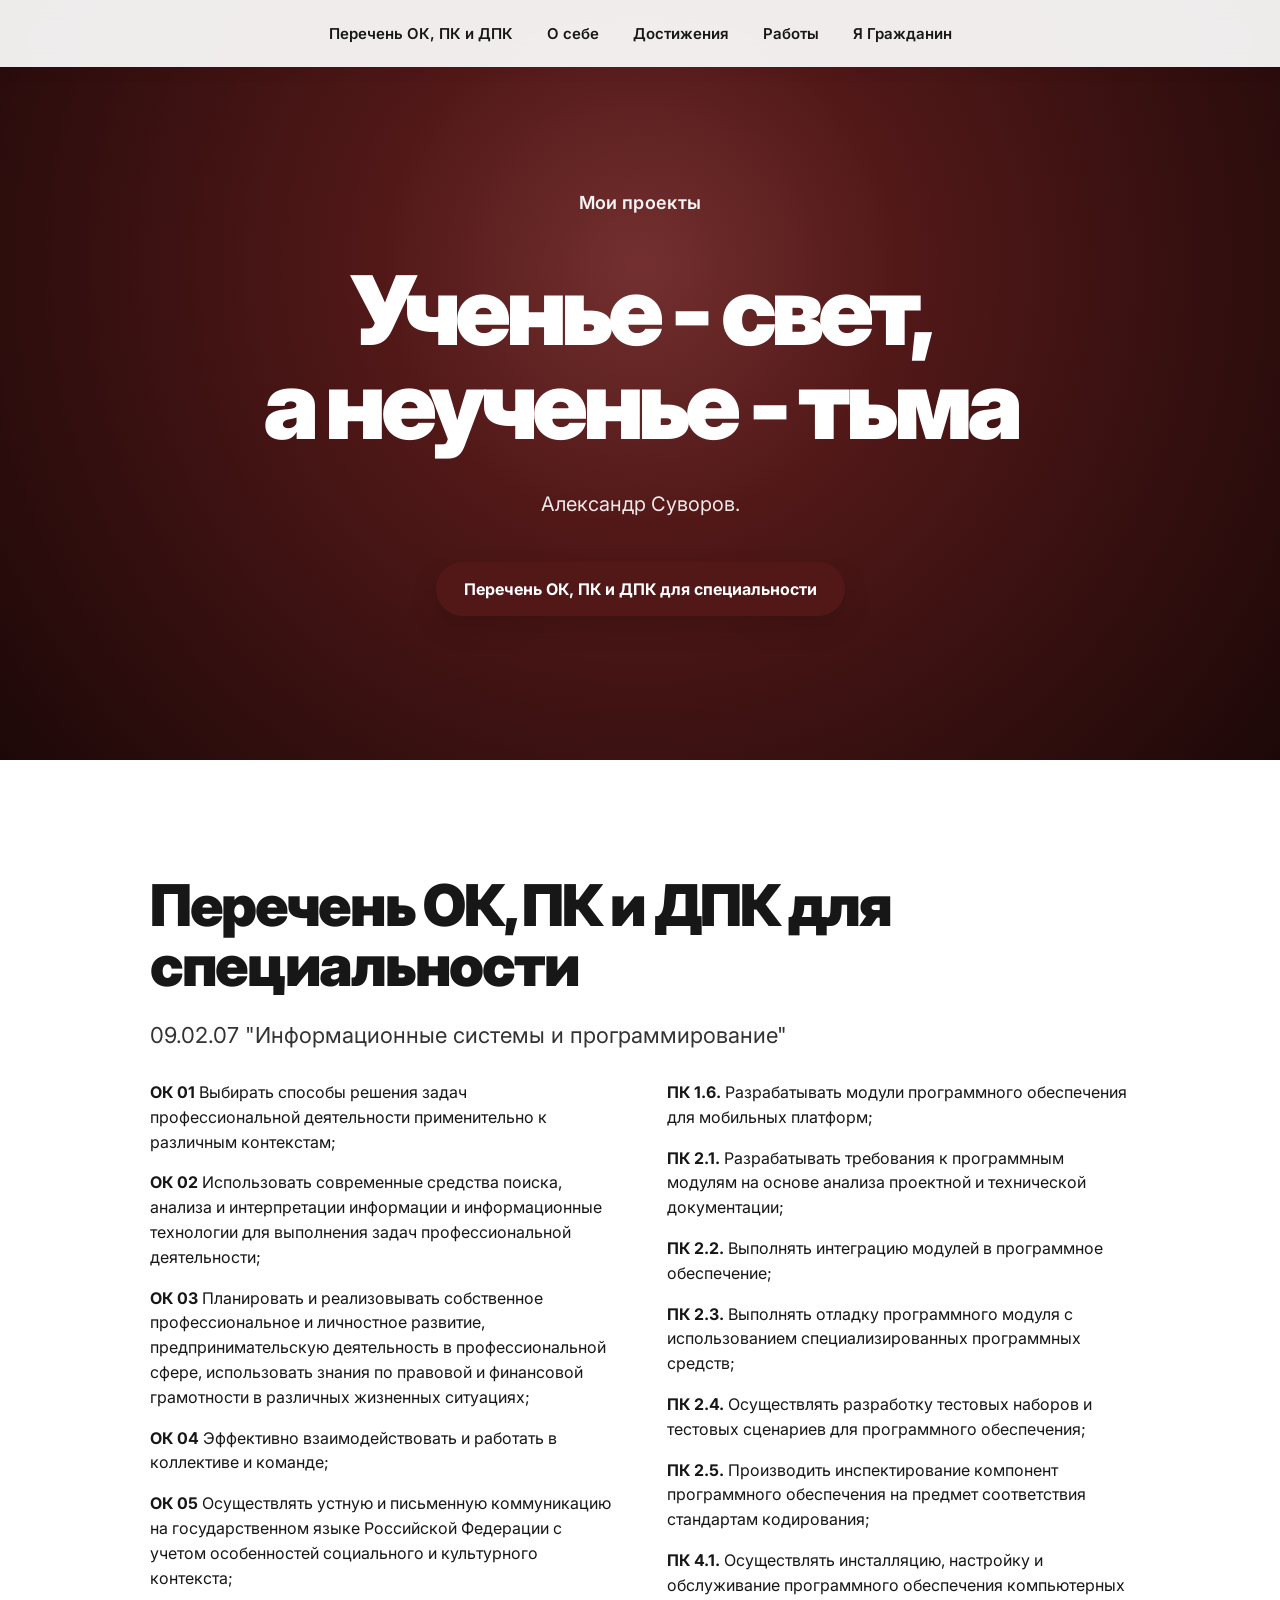
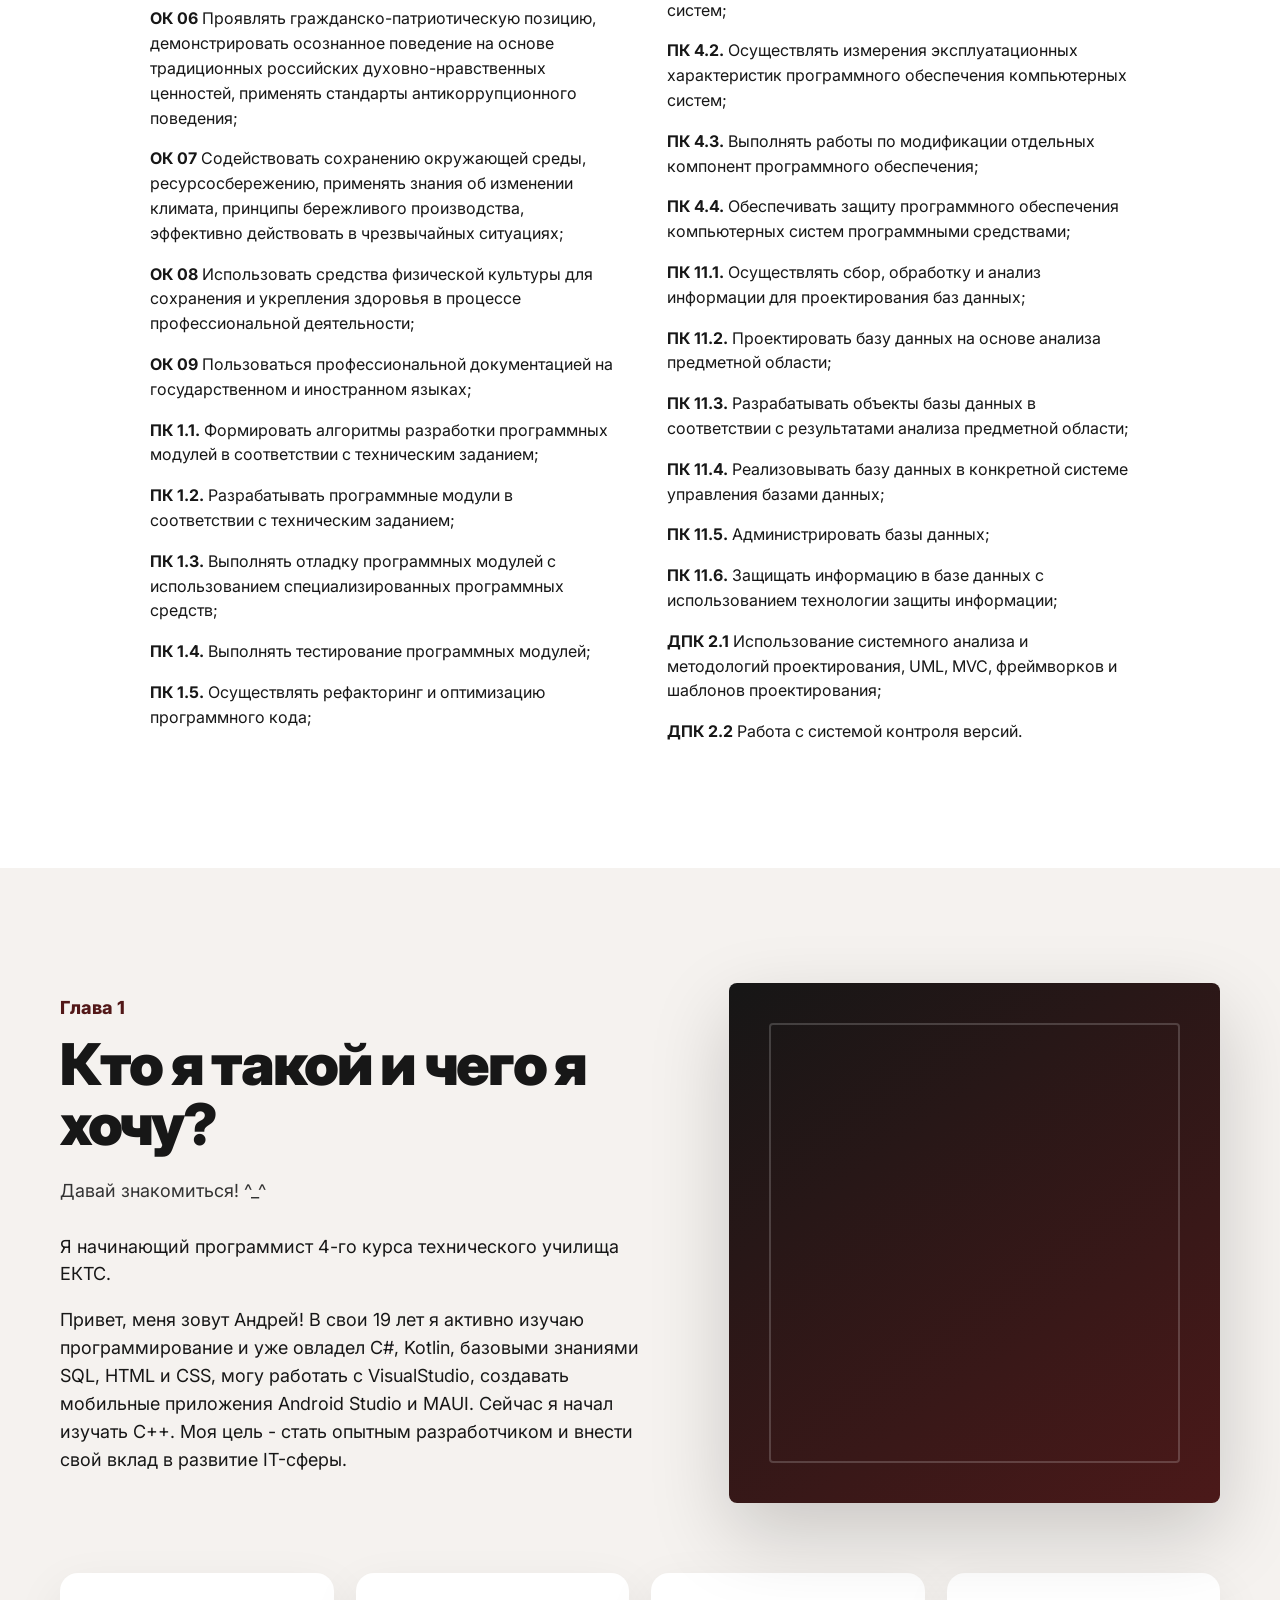
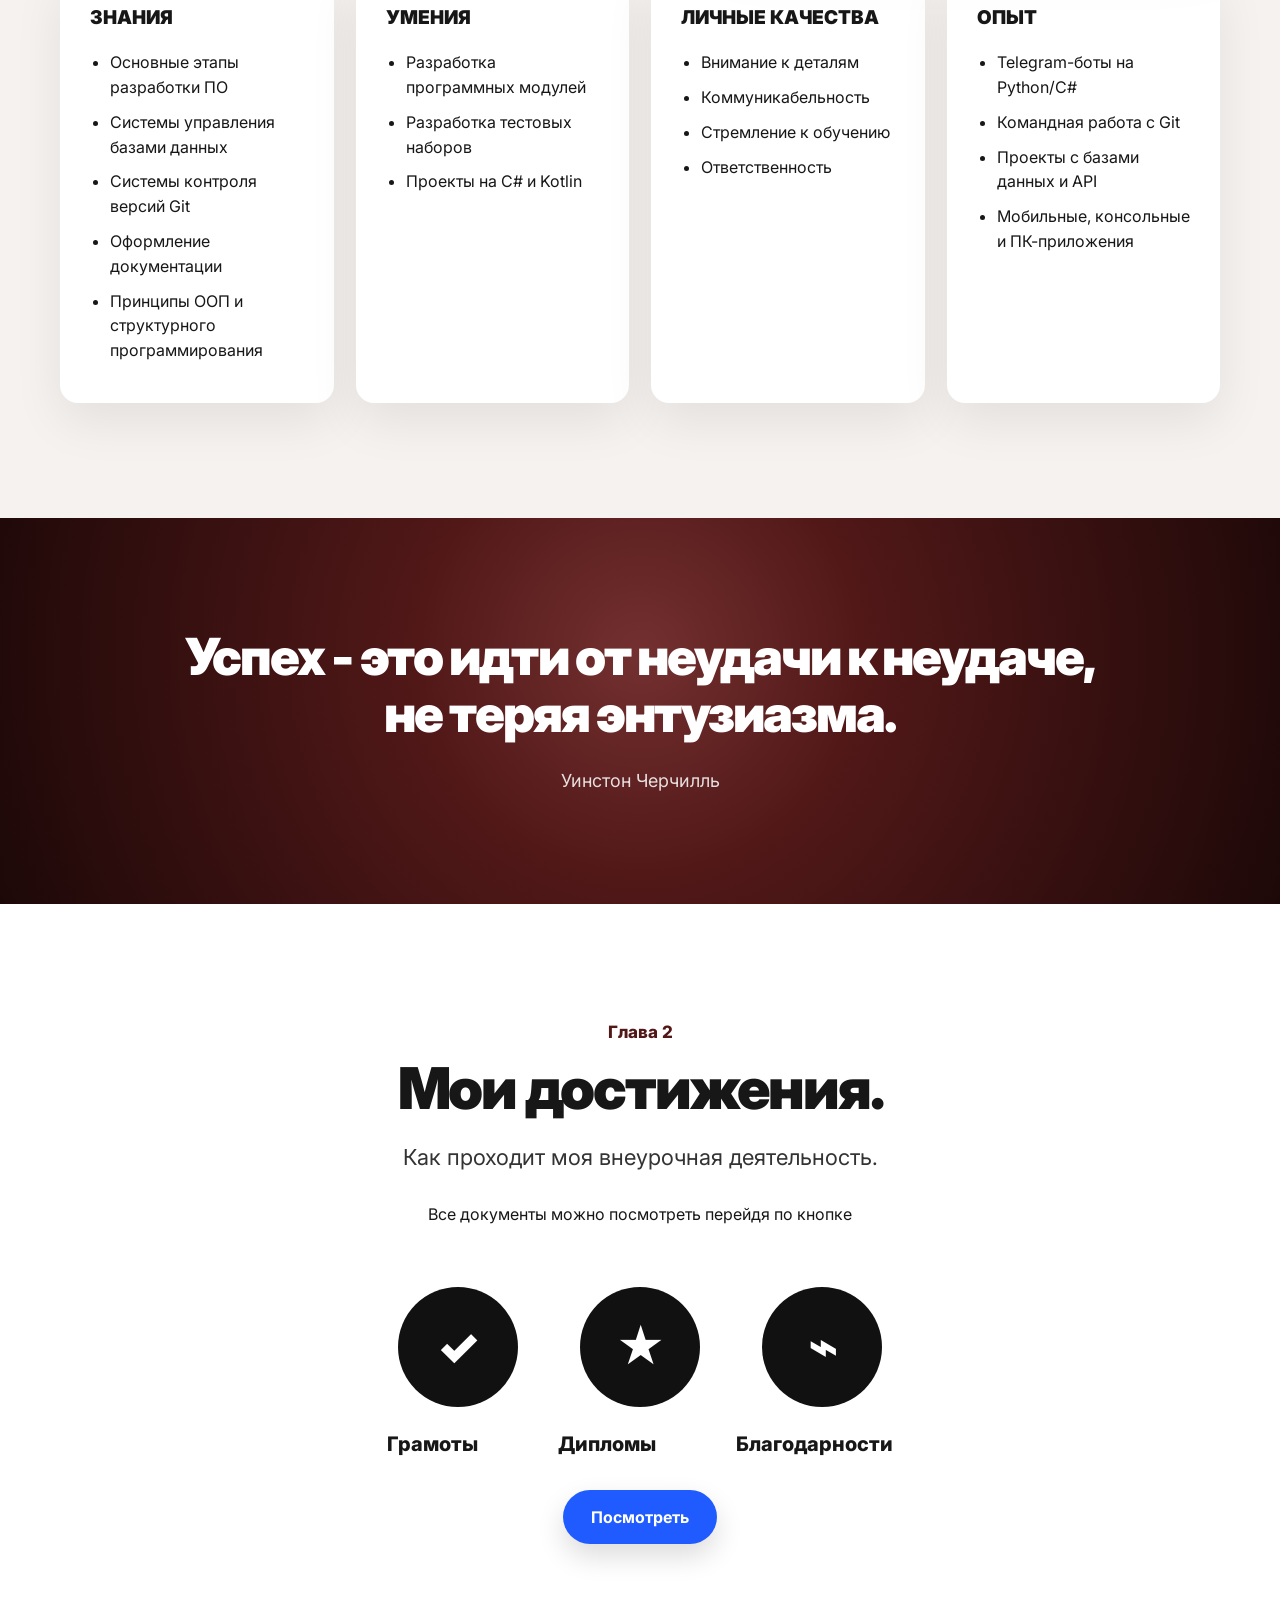
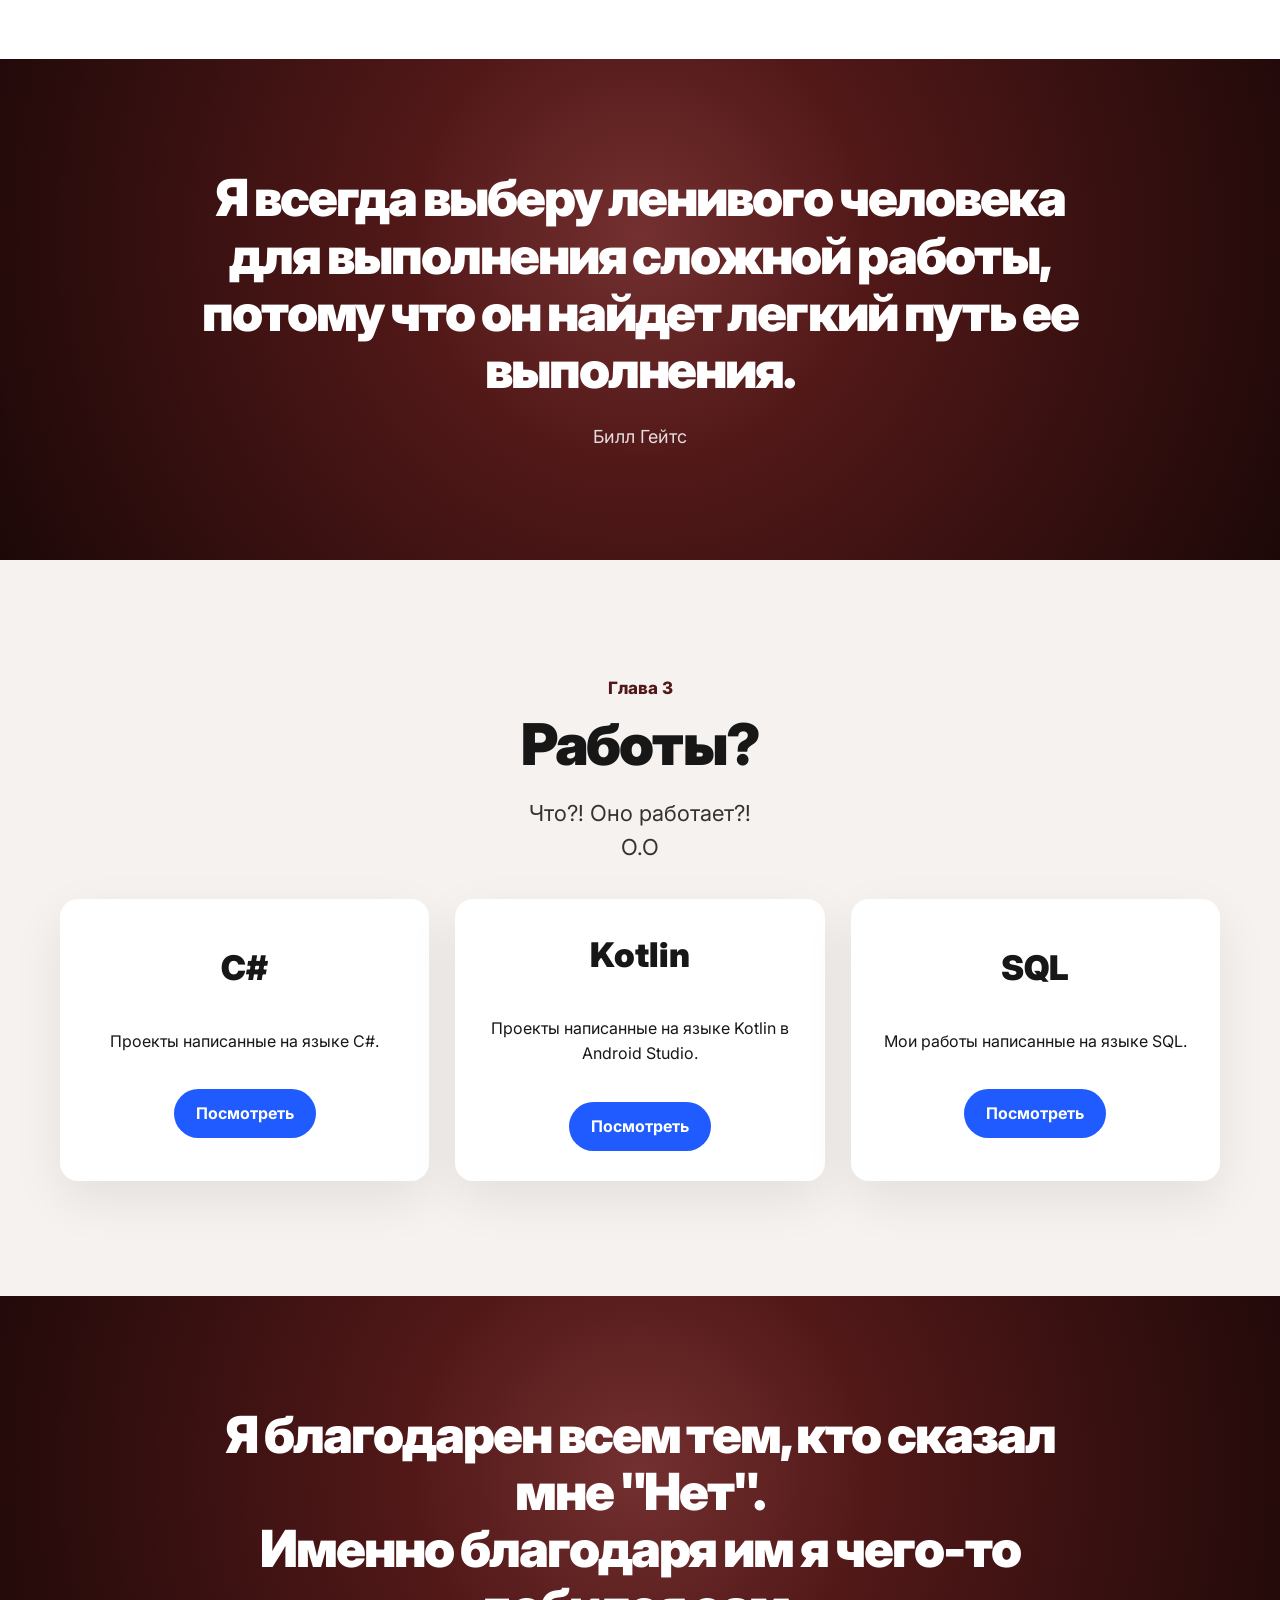
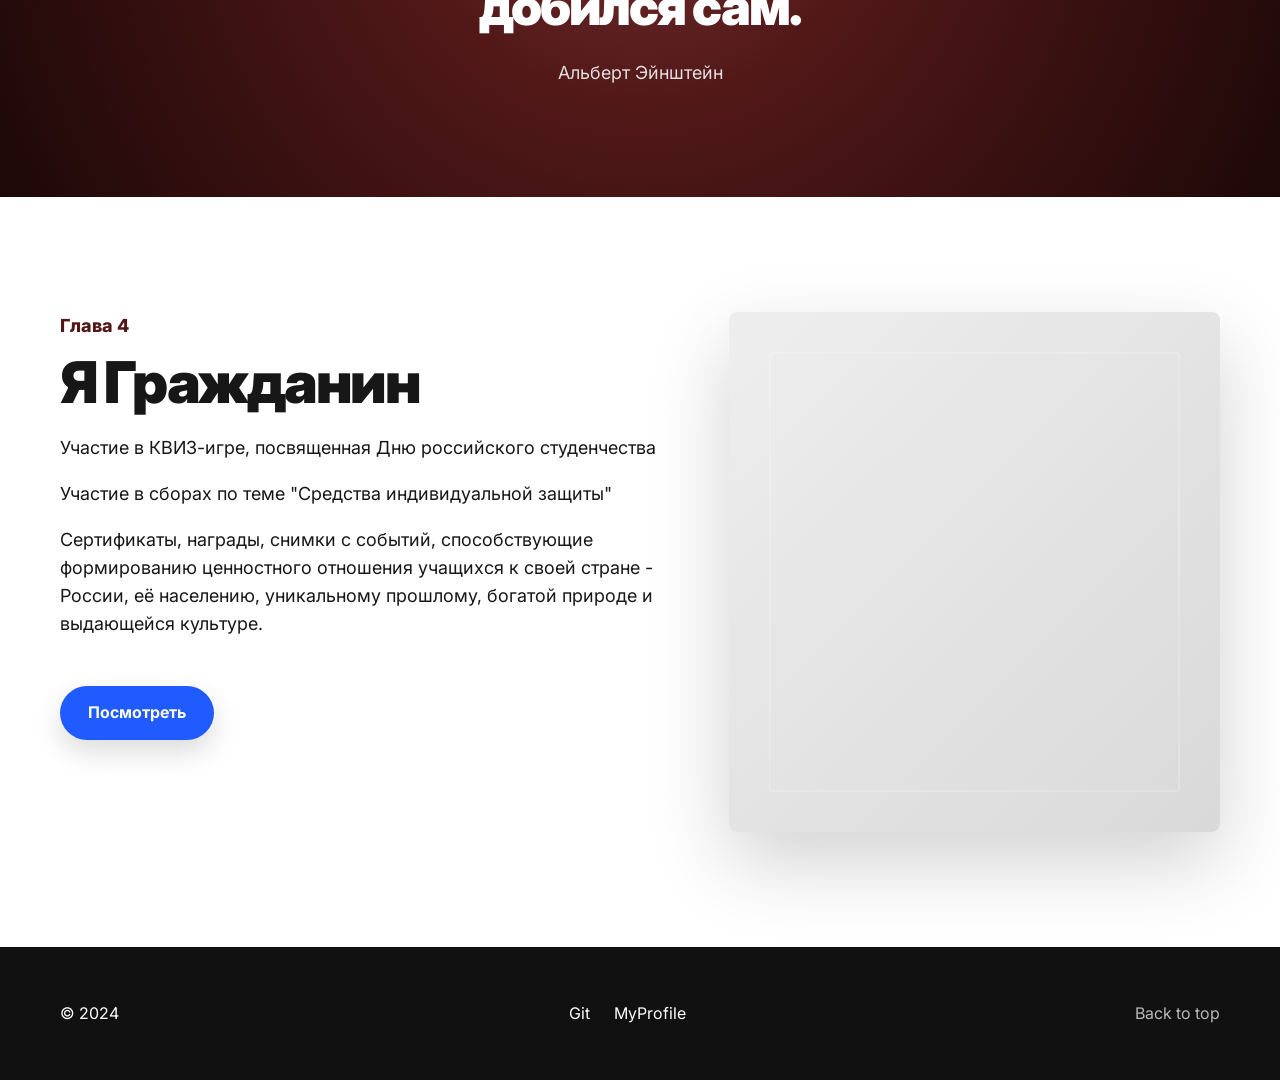
==== index.html @ bac4d7c4 "Add files via upload" ====
<!DOCTYPE html>
<html lang="ru">
<head>
  <meta charset="UTF-8" />
  <meta name="viewport" content="width=device-width, initial-scale=1.0" />
  <title>Портфолио Романов Андрей</title>
  <link rel="preconnect" href="https://fonts.googleapis.com">
  <link rel="preconnect" href="https://fonts.gstatic.com" crossorigin>
  <link href="https://fonts.googleapis.com/css2?family=Inter:wght@400;500;600;700;800;900&display=swap" rel="stylesheet">
  <link rel="stylesheet" href="style.css" />
</head>
<body>
  <header class="topbar" id="top">
    <a href="#competencies">Перечень ОК, ПК и ДПК</a>
    <a href="#about">О себе</a>
    <a href="#achievements">Достижения</a>
    <a href="#works">Работы</a>
    <a href="#citizen">Я Гражданин</a>
  </header>

  <main>
    <section class="hero section dark-section">
      <div class="container hero-inner">
        <div class="eyebrow">Мои проекты</div>
        <h1>Ученье - свет,<br><span>а неученье - тьма</span></h1>
        <p class="quote-author">Александр Суворов.</p>
        <a href="#competencies" class="btn btn-brown">Перечень ОК, ПК и ДПК для специальности</a>
      </div>
    </section>

    <section class="section" id="competencies">
      <div class="container narrow">
        <h2>Перечень ОК, ПК и ДПК для специальности</h2>
        <p class="lead">09.02.07 "Информационные системы и программирование"</p>
        <div class="text-columns competencies-list">
          <p><b>ОК 01</b> Выбирать способы решения задач профессиональной деятельности применительно к различным контекстам;</p>
          <p><b>ОК 02</b> Использовать современные средства поиска, анализа и интерпретации информации и информационные технологии для выполнения задач профессиональной деятельности;</p>
          <p><b>ОК 03</b> Планировать и реализовывать собственное профессиональное и личностное развитие, предпринимательскую деятельность в профессиональной сфере, использовать знания по правовой и финансовой грамотности в различных жизненных ситуациях;</p>
          <p><b>ОК 04</b> Эффективно взаимодействовать и работать в коллективе и команде;</p>
          <p><b>ОК 05</b> Осуществлять устную и письменную коммуникацию на государственном языке Российской Федерации с учетом особенностей социального и культурного контекста;</p>
          <p><b>ОК 06</b> Проявлять гражданско-патриотическую позицию, демонстрировать осознанное поведение на основе традиционных российских духовно-нравственных ценностей, применять стандарты антикоррупционного поведения;</p>
          <p><b>ОК 07</b> Содействовать сохранению окружающей среды, ресурсосбережению, применять знания об изменении климата, принципы бережливого производства, эффективно действовать в чрезвычайных ситуациях;</p>
          <p><b>ОК 08</b> Использовать средства физической культуры для сохранения и укрепления здоровья в процессе профессиональной деятельности;</p>
          <p><b>ОК 09</b> Пользоваться профессиональной документацией на государственном и иностранном языках;</p>
          <p><b>ПК 1.1.</b> Формировать алгоритмы разработки программных модулей в соответствии с техническим заданием;</p>
          <p><b>ПК 1.2.</b> Разрабатывать программные модули в соответствии с техническим заданием;</p>
          <p><b>ПК 1.3.</b> Выполнять отладку программных модулей с использованием специализированных программных средств;</p>
          <p><b>ПК 1.4.</b> Выполнять тестирование программных модулей;</p>
          <p><b>ПК 1.5.</b> Осуществлять рефакторинг и оптимизацию программного кода;</p>
          <p><b>ПК 1.6.</b> Разрабатывать модули программного обеспечения для мобильных платформ;</p>
          <p><b>ПК 2.1.</b> Разрабатывать требования к программным модулям на основе анализа проектной и технической документации;</p>
          <p><b>ПК 2.2.</b> Выполнять интеграцию модулей в программное обеспечение;</p>
          <p><b>ПК 2.3.</b> Выполнять отладку программного модуля с использованием специализированных программных средств;</p>
          <p><b>ПК 2.4.</b> Осуществлять разработку тестовых наборов и тестовых сценариев для программного обеспечения;</p>
          <p><b>ПК 2.5.</b> Производить инспектирование компонент программного обеспечения на предмет соответствия стандартам кодирования;</p>
          <p><b>ПК 4.1.</b> Осуществлять инсталляцию, настройку и обслуживание программного обеспечения компьютерных систем;</p>
          <p><b>ПК 4.2.</b> Осуществлять измерения эксплуатационных характеристик программного обеспечения компьютерных систем;</p>
          <p><b>ПК 4.3.</b> Выполнять работы по модификации отдельных компонент программного обеспечения;</p>
          <p><b>ПК 4.4.</b> Обеспечивать защиту программного обеспечения компьютерных систем программными средствами;</p>
          <p><b>ПК 11.1.</b> Осуществлять сбор, обработку и анализ информации для проектирования баз данных;</p>
          <p><b>ПК 11.2.</b> Проектировать базу данных на основе анализа предметной области;</p>
          <p><b>ПК 11.3.</b> Разрабатывать объекты базы данных в соответствии с результатами анализа предметной области;</p>
          <p><b>ПК 11.4.</b> Реализовывать базу данных в конкретной системе управления базами данных;</p>
          <p><b>ПК 11.5.</b> Администрировать базы данных;</p>
          <p><b>ПК 11.6.</b> Защищать информацию в базе данных с использованием технологии защиты информации;</p>
          <p><b>ДПК 2.1</b> Использование системного анализа и методологий проектирования, UML, MVC, фреймворков и шаблонов проектирования;</p>
          <p><b>ДПК 2.2</b> Работа с системой контроля версий.</p>
        </div>
      </div>
    </section>

    <section class="section soft" id="about">
      <div class="container two-col">
        <div>
          <p class="chapter">Глава 1</p>
          <h2>Кто я такой и чего я хочу?</h2>
          <p class="lead">Давай знакомиться! ^_^</p>
          <p>Я начинающий программист 4-го курса технического училища ЕКТС.</p>
          <p>Привет, меня зовут Андрей! В свои 19 лет я активно изучаю программирование и уже овладел C#, Kotlin, базовыми знаниями SQL, HTML и CSS, могу работать с VisualStudio, создавать мобильные приложения Android Studio и MAUI. Сейчас я начал изучать C++. Моя цель - стать опытным разработчиком и внести свой вклад в развитие IT-сферы.</p>
        </div>
        <div class="photo-card profile-photo" aria-label="Фото профиля"></div>
      </div>

      <div class="container grid-4 skills-grid">
        <article class="card"><h3>ЗНАНИЯ</h3><ul><li>Основные этапы разработки ПО</li><li>Системы управления базами данных</li><li>Системы контроля версий Git</li><li>Оформление документации</li><li>Принципы ООП и структурного программирования</li></ul></article>
        <article class="card"><h3>УМЕНИЯ</h3><ul><li>Разработка программных модулей</li><li>Разработка тестовых наборов</li><li>Проекты на C# и Kotlin</li></ul></article>
        <article class="card"><h3>ЛИЧНЫЕ КАЧЕСТВА</h3><ul><li>Внимание к деталям</li><li>Коммуникабельность</li><li>Стремление к обучению</li><li>Ответственность</li></ul></article>
        <article class="card"><h3>ОПЫТ</h3><ul><li>Telegram-боты на Python/C#</li><li>Командная работа с Git</li><li>Проекты с базами данных и API</li><li>Мобильные, консольные и ПК-приложения</li></ul></article>
      </div>
    </section>

    <section class="quote-band dark-section">
      <div class="container">
        <blockquote>Успех - это идти от неудачи к неудаче, не теряя энтузиазма.</blockquote>
        <p>Уинстон Черчилль</p>
      </div>
    </section>

    <section class="section" id="achievements">
      <div class="container center">
        <p class="chapter">Глава 2</p>
        <h2>Мои достижения.</h2>
        <p class="lead">Как проходит моя внеурочная деятельность.</p>
        <p>Все документы можно посмотреть перейдя по кнопке</p>
        <div class="achievement-icons">
          <div class="round-icon">✓</div>
          <div class="round-icon">★</div>
          <div class="round-icon">⌁</div>
        </div>
        <div class="achievement-titles">
          <span>Грамоты</span><span>Дипломы</span><span>Благодарности</span>
        </div>
        <a class="btn btn-blue" href="https://disk.yandex.ru/d/2x5cXrzfnJnUcQ" target="_blank">Посмотреть</a>
      </div>
    </section>

    <section class="quote-band dark-section">
      <div class="container">
        <blockquote>Я всегда выберу ленивого человека для выполнения сложной работы, потому что он найдет легкий путь ее выполнения.</blockquote>
        <p>Билл Гейтс</p>
      </div>
    </section>

    <section class="section soft" id="works">
      <div class="container center">
        <p class="chapter">Глава 3</p>
        <h2>Работы?</h2>
        <p class="lead">Что?! Оно работает?!<br>O.O</p>
      </div>
      <div class="container projects-grid">
        <article class="project-card">
          <h3>C#</h3>
          <p>Проекты написанные на языке C#.</p>
          <a href="https://disk.yandex.ru/d/CGODIUCVB3GZyA" target="_blank">Посмотреть</a>
        </article>
        <article class="project-card">
          <h3>Kotlin</h3>
          <p>Проекты написанные на языке Kotlin в Android Studio.</p>
          <a href="https://disk.yandex.ru/d/xF5H1ibOmxF23w" target="_blank">Посмотреть</a>
        </article>
        <article class="project-card">
          <h3>SQL</h3>
          <p>Мои работы написанные на языке SQL.</p>
          <a href="https://disk.yandex.ru/d/xF5H1ibOmxF23w" target="_blank">Посмотреть</a>
        </article>
      </div>
    </section>

    <section class="quote-band dark-section">
      <div class="container">
        <blockquote>Я благодарен всем тем, кто сказал мне "Нет".<br>Именно благодаря им я чего-то добился сам.</blockquote>
        <p>Альберт Эйнштейн</p>
      </div>
    </section>

    <section class="section" id="citizen">
      <div class="container two-col citizen-wrap">
        <div>
          <p class="chapter">Глава 4</p>
          <h2>Я Гражданин</h2>
          <p>Участие в КВИЗ-игре, посвященная Дню российского студенчества</p>
          <p>Участие в сборах по теме "Средства индивидуальной защиты"</p>
          <p>Сертификаты, награды, снимки с событий, способствующие формированию ценностного отношения учащихся к своей стране - России, её населению, уникальному прошлому, богатой природе и выдающейся культуре.</p>
          <a class="btn btn-blue" href="https://disk.yandex.ru/d/BMh88LQ0dDzWeA" target="_blank">Посмотреть</a>
        </div>
        <div class="photo-card citizen-photo"></div>
      </div>
    </section>
  </main>

  <footer class="footer">
    <div class="container footer-inner">
      <p>© 2024</p>
      <nav>
        <a href="https://github.com/Packmangame" target="_blank">Git</a>
        <a href="page59694241.html">MyProfile</a>
      </nav>
      <a href="#top" class="backtop">Back to top</a>
    </div>
  </footer>

  <script src="script.js"></script>
</body>
</html>
---- style.css ----
:root{
  --brown:#521818;
  --brown-dark:#1d0808;
  --blue:#1f5bff;
  --text:#171717;
  --muted:#6e6e6e;
  --soft:#f5f2ef;
  --white:#fff;
}
*{box-sizing:border-box}
html{scroll-behavior:smooth}
body{margin:0;font-family:Inter,Arial,sans-serif;color:var(--text);background:#fff;line-height:1.55}
a{color:inherit;text-decoration:none}
.topbar{position:fixed;z-index:50;top:0;left:0;right:0;display:flex;justify-content:center;gap:34px;padding:22px 20px;background:rgba(255,255,255,.92);backdrop-filter:blur(12px);box-shadow:0 1px 18px rgba(0,0,0,.06);font-size:15px;font-weight:600}
.topbar a{transition:.2s}.topbar a:hover{color:var(--blue)}
.section{padding:115px 0}.container{width:min(1160px,calc(100% - 40px));margin:0 auto}.narrow{width:min(980px,calc(100% - 40px))}.center{text-align:center}.soft{background:var(--soft)}.dark-section{background:radial-gradient(circle at 50% 35%,#743030 0%,var(--brown) 32%,var(--brown-dark) 100%);color:#fff}.hero{min-height:760px;display:flex;align-items:center;text-align:center;padding-top:160px}.hero-inner{display:flex;flex-direction:column;align-items:center}.eyebrow{font-size:18px;font-weight:600;letter-spacing:.02em;margin-bottom:46px;opacity:.95}.hero h1{font-size:clamp(52px,7.5vw,110px);line-height:.98;margin:0;font-weight:900;letter-spacing:-.06em}.hero h1 span{display:block}.quote-author{font-size:20px;margin:38px 0 42px;opacity:.9}.btn{display:inline-flex;align-items:center;justify-content:center;min-height:54px;padding:0 28px;border-radius:999px;font-weight:700;transition:.2s;box-shadow:0 12px 28px rgba(0,0,0,.14)}.btn:hover{transform:translateY(-2px)}.btn-brown{background:var(--brown);color:#fff}.btn-blue{background:var(--blue);color:#fff;margin-top:30px}
h2{font-size:clamp(34px,4.5vw,62px);line-height:1.05;margin:0 0 22px;font-weight:900;letter-spacing:-.04em}h3{font-size:19px;margin:0 0 18px;font-weight:900}.lead{font-size:22px;color:#333;margin:0 0 28px}.soft .lead,.section .lead{color:#333}.chapter{font-size:17px;color:var(--brown);font-weight:800;margin:0 0 12px}.text-columns{column-count:2;column-gap:54px}.competencies-list p{break-inside:avoid;margin:0 0 16px;font-size:16px}.two-col{display:grid;grid-template-columns:1fr .82fr;gap:70px;align-items:center}.two-col p{font-size:18px}.photo-card{min-height:520px;border-radius:8px;background:linear-gradient(145deg,#161616,#4b1919);box-shadow:0 30px 80px rgba(0,0,0,.18);position:relative;overflow:hidden}.photo-card:after{content:"";position:absolute;inset:40px;border:2px solid rgba(255,255,255,.18);border-radius:4px}.profile-photo{background:url('https://thb.tildacdn.pub/tild3465-6438-4238-b338-323632623631/-/empty/_.jpg') center/cover,linear-gradient(145deg,#161616,#4b1919)}.citizen-photo{background:linear-gradient(135deg,#eee,#d9d9d9)}.grid-4{display:grid;grid-template-columns:repeat(4,1fr);gap:22px}.skills-grid{margin-top:70px}.card,.project-card{background:#fff;border-radius:18px;padding:30px;box-shadow:0 18px 50px rgba(0,0,0,.08)}.card ul{padding-left:20px;margin:0}.card li{margin-bottom:10px}.quote-band{padding:110px 0;text-align:center}.quote-band blockquote{margin:0 auto 24px;max-width:920px;font-size:clamp(28px,4vw,58px);line-height:1.12;font-weight:900;letter-spacing:-.04em}.quote-band p{margin:0;font-size:18px;opacity:.85}.achievement-icons{display:flex;justify-content:center;gap:62px;margin:60px 0 22px}.round-icon{width:120px;height:120px;border-radius:50%;display:flex;align-items:center;justify-content:center;background:#111;color:#fff;font-size:48px;font-weight:900}.achievement-titles{display:flex;justify-content:center;gap:80px;font-size:20px;font-weight:800}.projects-grid{display:grid;grid-template-columns:repeat(3,1fr);gap:26px;margin-top:35px}.project-card{text-align:center;min-height:230px;display:flex;flex-direction:column;align-items:center;justify-content:center}.project-card h3{font-size:34px}.project-card a{margin-top:20px;color:#fff;background:var(--blue);padding:12px 22px;border-radius:999px;font-weight:700}.citizen-wrap{align-items:start}.footer{background:#111;color:#fff;padding:38px 0}.footer-inner{display:flex;align-items:center;justify-content:space-between;gap:20px}.footer nav{display:flex;gap:24px}.backtop{opacity:.7}.profile-page{background:var(--soft)}.profile-hero{min-height:100vh}.profile-card-big{background:#fff;border-radius:28px;padding:55px;box-shadow:0 20px 70px rgba(0,0,0,.08);text-align:center}.large{width:240px;height:240px;min-height:240px;border-radius:50%;margin:0 auto 34px}.profile-card-big h1{font-size:58px;margin:0 0 18px;letter-spacing:-.05em}.compact{margin-top:40px;text-align:left}.socials{display:flex;justify-content:center;gap:18px;margin-top:38px}.socials a{background:var(--brown);color:#fff;padding:13px 22px;border-radius:999px;font-weight:700}
@media(max-width:900px){.topbar{gap:14px;font-size:13px;overflow:auto;justify-content:flex-start}.text-columns{column-count:1}.two-col,.grid-4,.projects-grid{grid-template-columns:1fr}.hero{min-height:650px}.section{padding:82px 0}.achievement-icons,.achievement-titles{gap:18px;flex-wrap:wrap}.footer-inner{flex-direction:column}.photo-card{min-height:380px}}
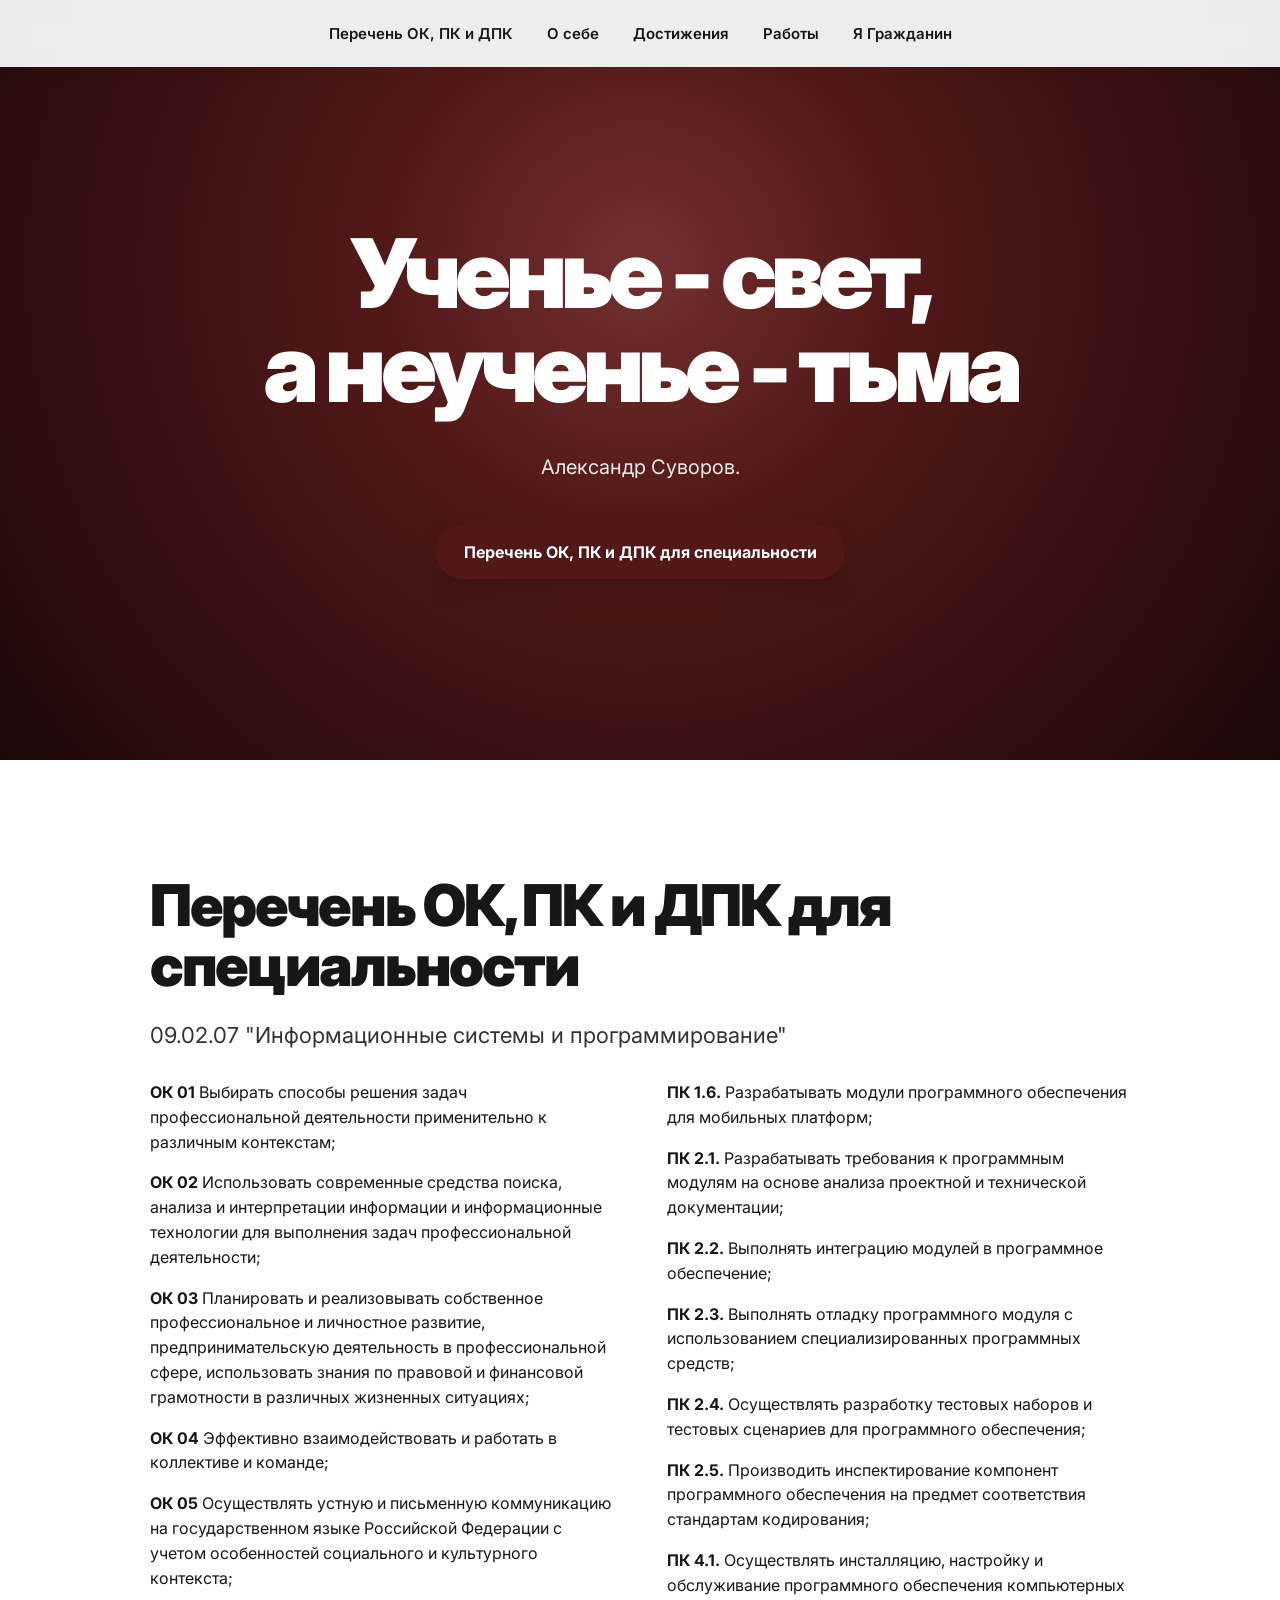
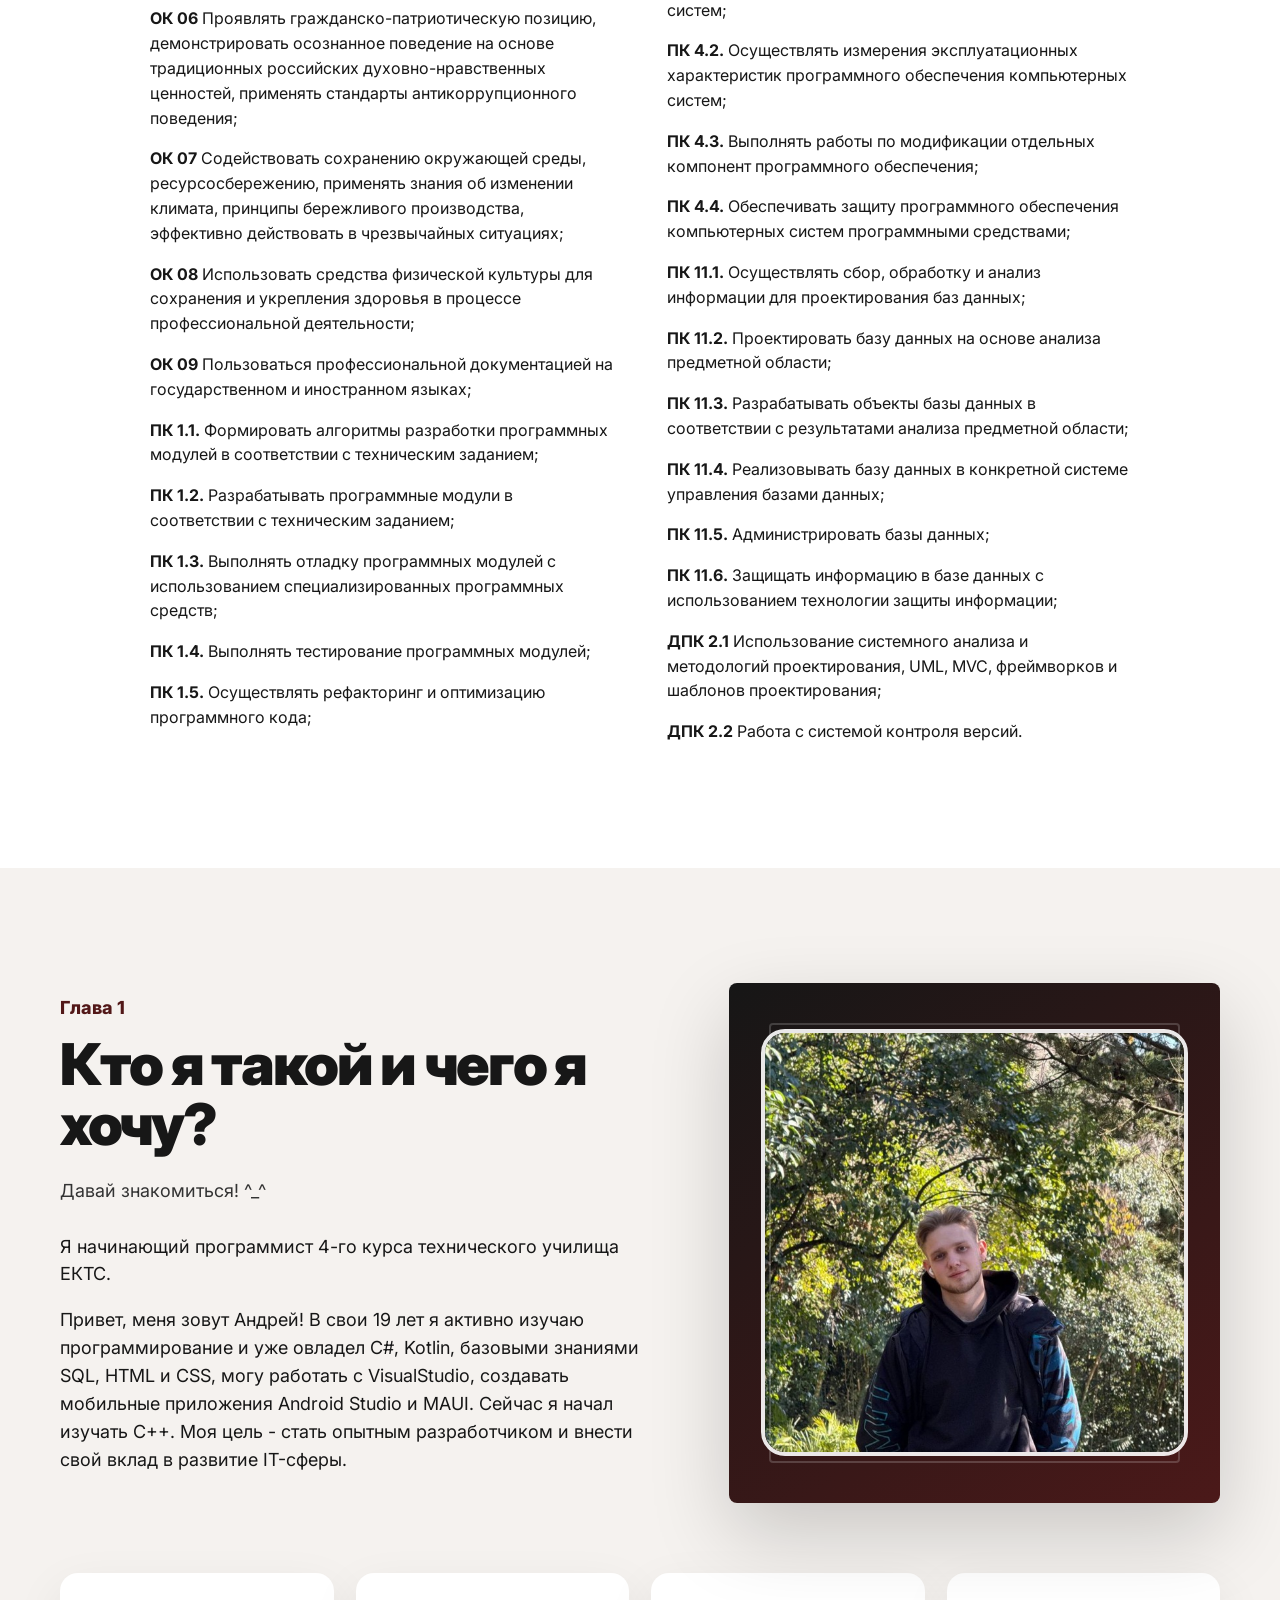
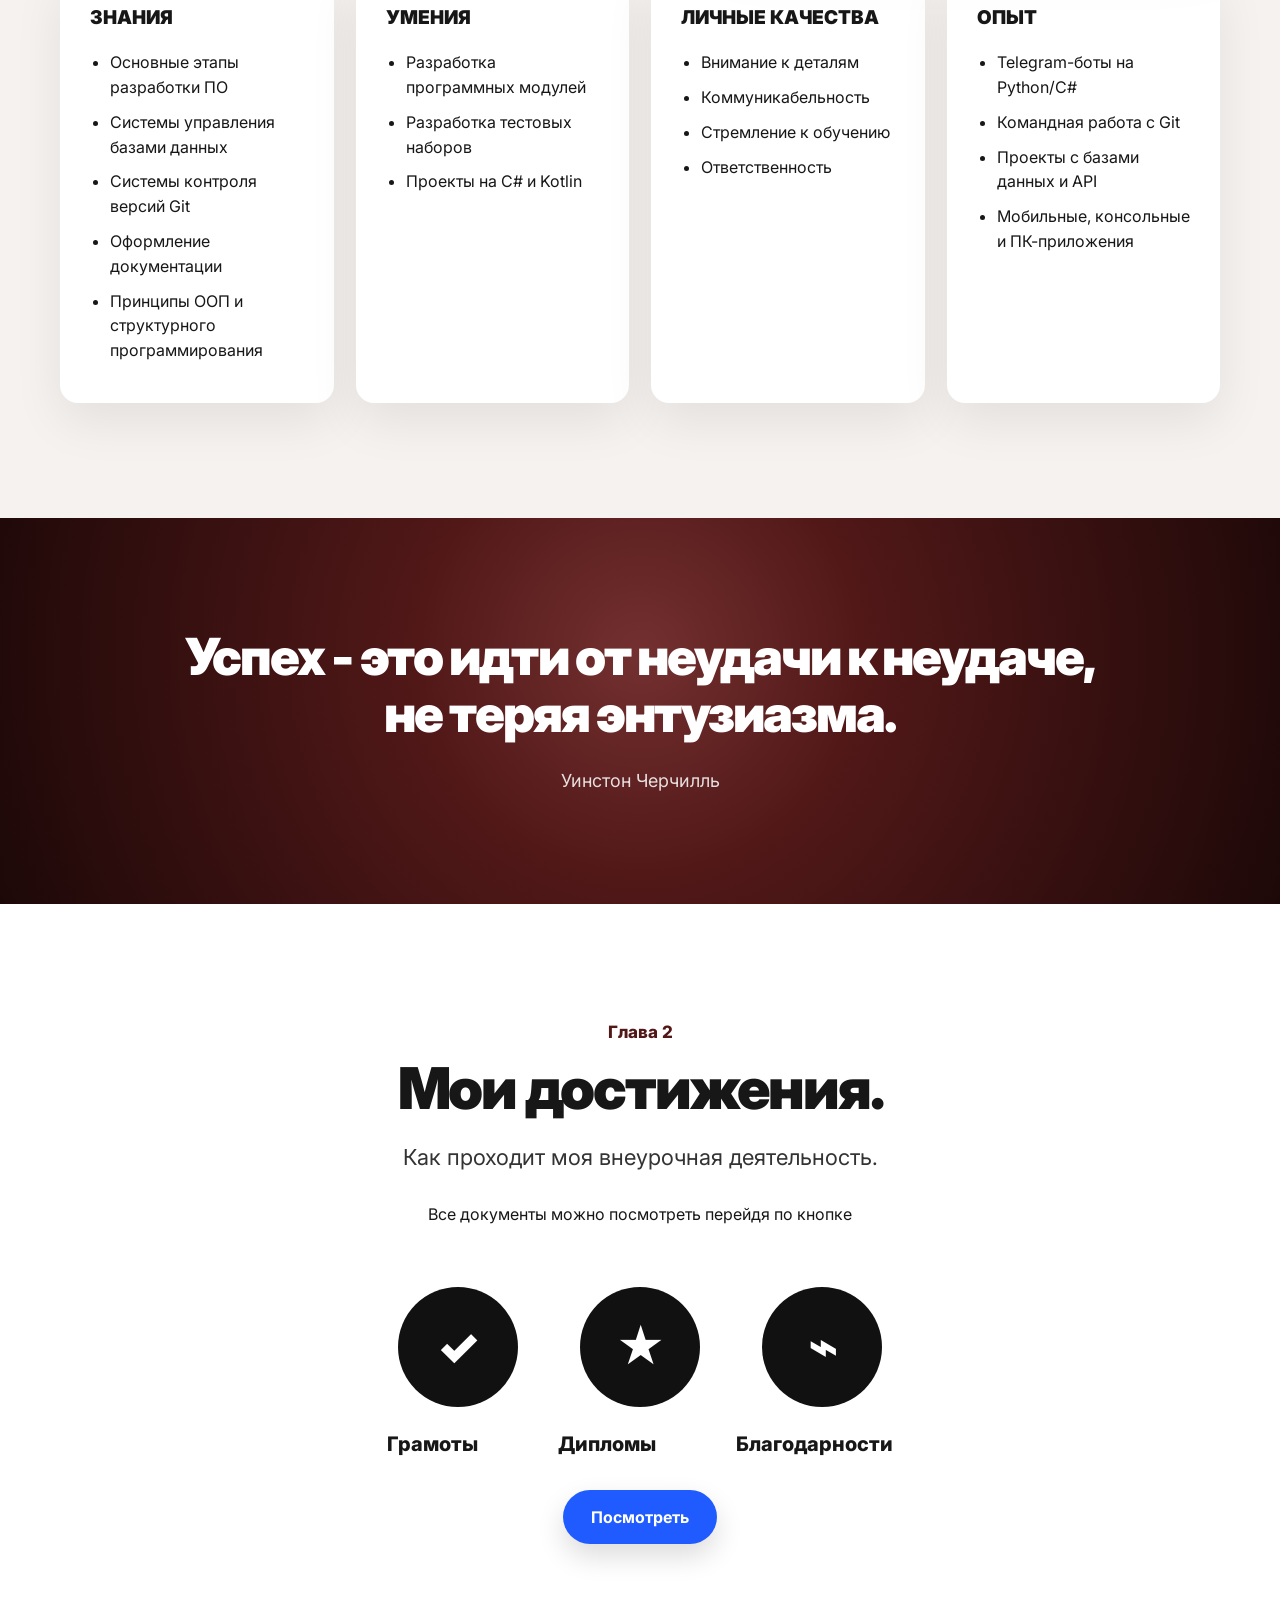
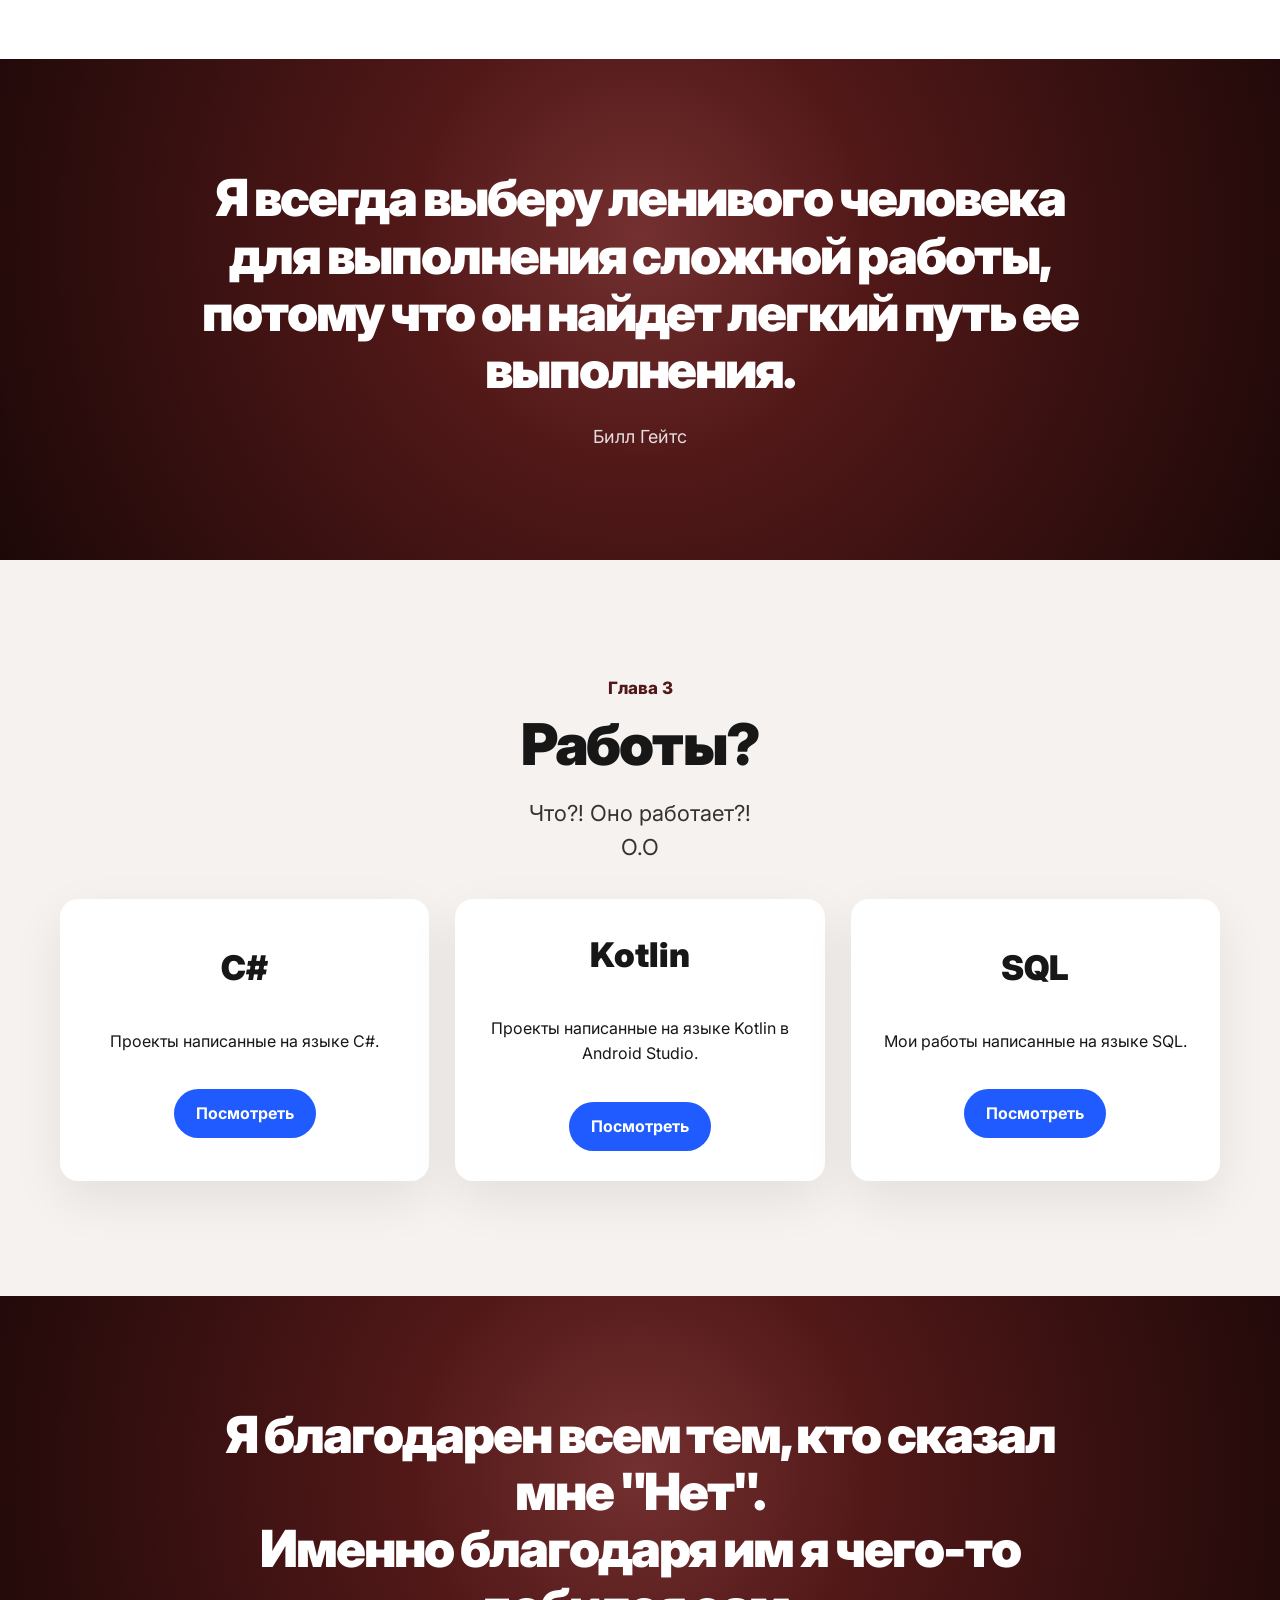
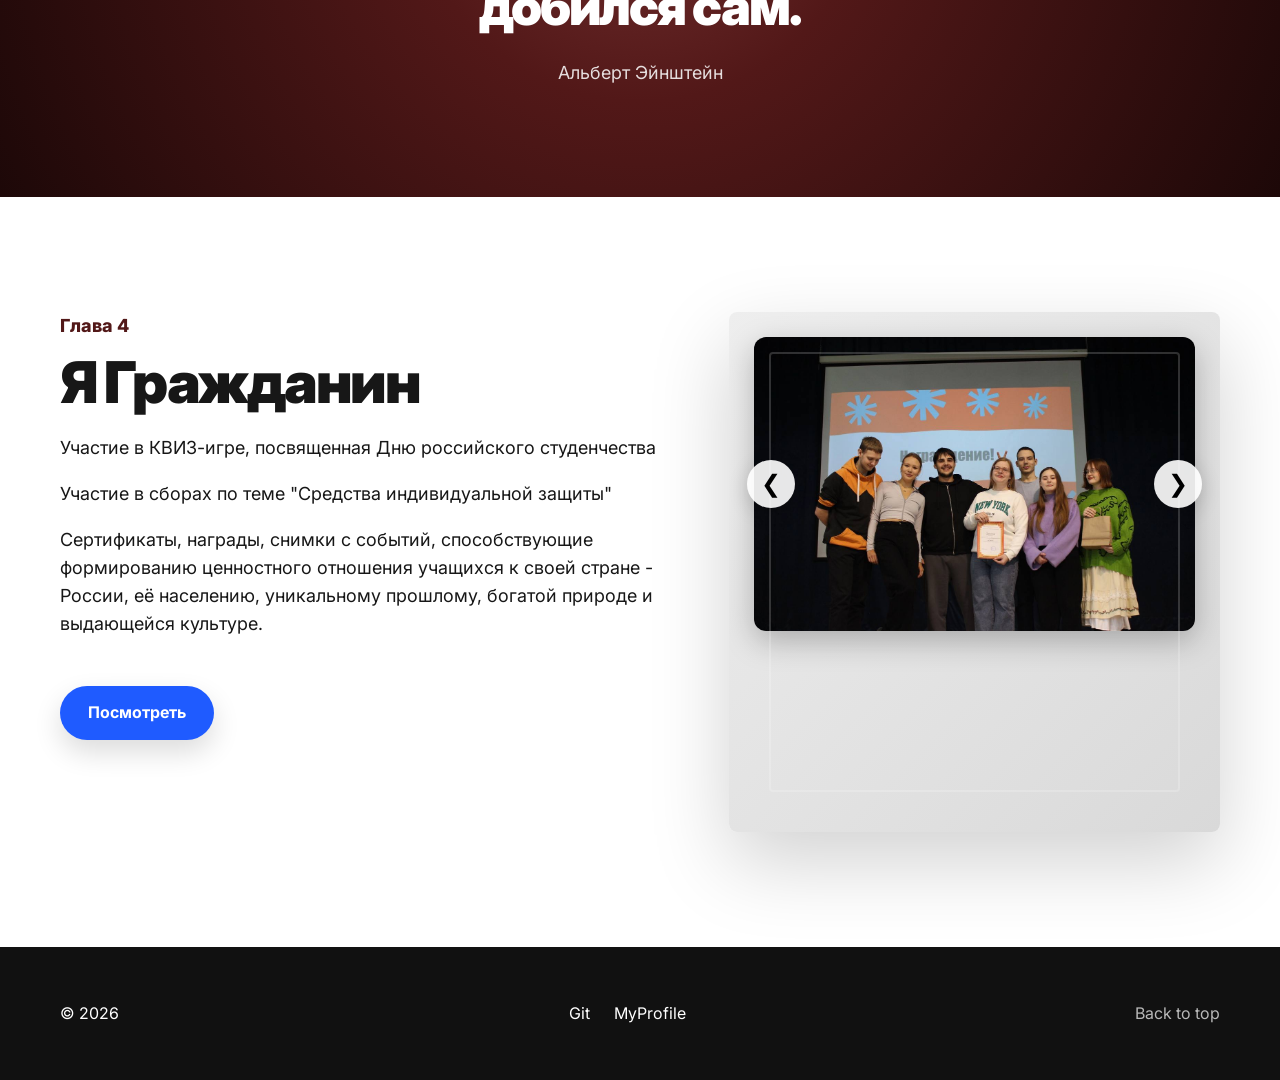
==== commit a499f555: "Add images+links" ====
--- a/index.html
+++ b/index.html
@@ -21,7 +21,7 @@
   <main>
     <section class="hero section dark-section">
       <div class="container hero-inner">
-        <div class="eyebrow">Мои проекты</div>
+
         <h1>Ученье - свет,<br><span>а неученье - тьма</span></h1>
         <p class="quote-author">Александр Суворов.</p>
         <a href="#competencies" class="btn btn-brown">Перечень ОК, ПК и ДПК для специальности</a>
@@ -78,7 +78,9 @@
           <p>Я начинающий программист 4-го курса технического училища ЕКТС.</p>
           <p>Привет, меня зовут Андрей! В свои 19 лет я активно изучаю программирование и уже овладел C#, Kotlin, базовыми знаниями SQL, HTML и CSS, могу работать с VisualStudio, создавать мобильные приложения Android Studio и MAUI. Сейчас я начал изучать C++. Моя цель - стать опытным разработчиком и внести свой вклад в развитие IT-сферы.</p>
         </div>
-        <div class="photo-card profile-photo" aria-label="Фото профиля"></div>
+        <div class="photo-card profile-photo" aria-label="Фото профиля">
+          <img src="Image/Progile_icon.jpg" alt="Фото профиля">
+        </div>
       </div>
 
       <div class="container grid-4 skills-grid">
@@ -163,17 +165,23 @@
           <p>Сертификаты, награды, снимки с событий, способствующие формированию ценностного отношения учащихся к своей стране - России, её населению, уникальному прошлому, богатой природе и выдающейся культуре.</p>
           <a class="btn btn-blue" href="https://disk.yandex.ru/d/BMh88LQ0dDzWeA" target="_blank">Посмотреть</a>
         </div>
-        <div class="photo-card citizen-photo"></div>
+        <div class="photo-card citizen-photo">
+          <div class="slider">
+            <button class="slider-btn prev">&#10094;</button>
+            <img id="citizen-slider-image" src="Image/Grazdanin1.jpg" alt="Я гражданин">
+            <button class="slider-btn next">&#10095;</button>
+          </div>
+        </div>
       </div>
     </section>
   </main>
 
   <footer class="footer">
     <div class="container footer-inner">
-      <p>© 2024</p>
+      <p>© 2026</p>
       <nav>
         <a href="https://github.com/Packmangame" target="_blank">Git</a>
-        <a href="page59694241.html">MyProfile</a>
+        <a href="Profile.html">MyProfile</a>
       </nav>
       <a href="#top" class="backtop">Back to top</a>
     </div>
--- a/style.css
+++ b/style.css
@@ -14,5 +14,89 @@
 .topbar{position:fixed;z-index:50;top:0;left:0;right:0;display:flex;justify-content:center;gap:34px;padding:22px 20px;background:rgba(255,255,255,.92);backdrop-filter:blur(12px);box-shadow:0 1px 18px rgba(0,0,0,.06);font-size:15px;font-weight:600}
 .topbar a{transition:.2s}.topbar a:hover{color:var(--blue)}
 .section{padding:115px 0}.container{width:min(1160px,calc(100% - 40px));margin:0 auto}.narrow{width:min(980px,calc(100% - 40px))}.center{text-align:center}.soft{background:var(--soft)}.dark-section{background:radial-gradient(circle at 50% 35%,#743030 0%,var(--brown) 32%,var(--brown-dark) 100%);color:#fff}.hero{min-height:760px;display:flex;align-items:center;text-align:center;padding-top:160px}.hero-inner{display:flex;flex-direction:column;align-items:center}.eyebrow{font-size:18px;font-weight:600;letter-spacing:.02em;margin-bottom:46px;opacity:.95}.hero h1{font-size:clamp(52px,7.5vw,110px);line-height:.98;margin:0;font-weight:900;letter-spacing:-.06em}.hero h1 span{display:block}.quote-author{font-size:20px;margin:38px 0 42px;opacity:.9}.btn{display:inline-flex;align-items:center;justify-content:center;min-height:54px;padding:0 28px;border-radius:999px;font-weight:700;transition:.2s;box-shadow:0 12px 28px rgba(0,0,0,.14)}.btn:hover{transform:translateY(-2px)}.btn-brown{background:var(--brown);color:#fff}.btn-blue{background:var(--blue);color:#fff;margin-top:30px}
-h2{font-size:clamp(34px,4.5vw,62px);line-height:1.05;margin:0 0 22px;font-weight:900;letter-spacing:-.04em}h3{font-size:19px;margin:0 0 18px;font-weight:900}.lead{font-size:22px;color:#333;margin:0 0 28px}.soft .lead,.section .lead{color:#333}.chapter{font-size:17px;color:var(--brown);font-weight:800;margin:0 0 12px}.text-columns{column-count:2;column-gap:54px}.competencies-list p{break-inside:avoid;margin:0 0 16px;font-size:16px}.two-col{display:grid;grid-template-columns:1fr .82fr;gap:70px;align-items:center}.two-col p{font-size:18px}.photo-card{min-height:520px;border-radius:8px;background:linear-gradient(145deg,#161616,#4b1919);box-shadow:0 30px 80px rgba(0,0,0,.18);position:relative;overflow:hidden}.photo-card:after{content:"";position:absolute;inset:40px;border:2px solid rgba(255,255,255,.18);border-radius:4px}.profile-photo{background:url('https://thb.tildacdn.pub/tild3465-6438-4238-b338-323632623631/-/empty/_.jpg') center/cover,linear-gradient(145deg,#161616,#4b1919)}.citizen-photo{background:linear-gradient(135deg,#eee,#d9d9d9)}.grid-4{display:grid;grid-template-columns:repeat(4,1fr);gap:22px}.skills-grid{margin-top:70px}.card,.project-card{background:#fff;border-radius:18px;padding:30px;box-shadow:0 18px 50px rgba(0,0,0,.08)}.card ul{padding-left:20px;margin:0}.card li{margin-bottom:10px}.quote-band{padding:110px 0;text-align:center}.quote-band blockquote{margin:0 auto 24px;max-width:920px;font-size:clamp(28px,4vw,58px);line-height:1.12;font-weight:900;letter-spacing:-.04em}.quote-band p{margin:0;font-size:18px;opacity:.85}.achievement-icons{display:flex;justify-content:center;gap:62px;margin:60px 0 22px}.round-icon{width:120px;height:120px;border-radius:50%;display:flex;align-items:center;justify-content:center;background:#111;color:#fff;font-size:48px;font-weight:900}.achievement-titles{display:flex;justify-content:center;gap:80px;font-size:20px;font-weight:800}.projects-grid{display:grid;grid-template-columns:repeat(3,1fr);gap:26px;margin-top:35px}.project-card{text-align:center;min-height:230px;display:flex;flex-direction:column;align-items:center;justify-content:center}.project-card h3{font-size:34px}.project-card a{margin-top:20px;color:#fff;background:var(--blue);padding:12px 22px;border-radius:999px;font-weight:700}.citizen-wrap{align-items:start}.footer{background:#111;color:#fff;padding:38px 0}.footer-inner{display:flex;align-items:center;justify-content:space-between;gap:20px}.footer nav{display:flex;gap:24px}.backtop{opacity:.7}.profile-page{background:var(--soft)}.profile-hero{min-height:100vh}.profile-card-big{background:#fff;border-radius:28px;padding:55px;box-shadow:0 20px 70px rgba(0,0,0,.08);text-align:center}.large{width:240px;height:240px;min-height:240px;border-radius:50%;margin:0 auto 34px}.profile-card-big h1{font-size:58px;margin:0 0 18px;letter-spacing:-.05em}.compact{margin-top:40px;text-align:left}.socials{display:flex;justify-content:center;gap:18px;margin-top:38px}.socials a{background:var(--brown);color:#fff;padding:13px 22px;border-radius:999px;font-weight:700}
+h2{font-size:clamp(34px,4.5vw,62px);line-height:1.05;margin:0 0 22px;font-weight:900;letter-spacing:-.04em}h3{font-size:19px;margin:0 0 18px;font-weight:900}.lead{font-size:22px;color:#333;margin:0 0 28px}.soft .lead,.section .lead{color:#333}.chapter{font-size:17px;color:var(--brown);font-weight:800;margin:0 0 12px}.text-columns{column-count:2;column-gap:54px}.competencies-list p{break-inside:avoid;margin:0 0 16px;font-size:16px}.two-col{display:grid;grid-template-columns:1fr .82fr;gap:70px;align-items:center}.two-col p{font-size:18px}.photo-card{min-height:520px;border-radius:8px;background:linear-gradient(145deg,#161616,#4b1919);box-shadow:0 30px 80px rgba(0,0,0,.18);position:relative;overflow:hidden}.photo-card:after{content:"";position:absolute;inset:40px;border:2px solid rgba(255,255,255,.18);border-radius:4px}.profile-photo{display:flex;align-items:center;justify-content:center;padding:32px;background:linear-gradient(145deg,#161616,#4b1919)}
+.profile-photo img{width:100%;height:100%;object-fit:cover;border-radius:24px;border:4px solid rgba(255,255,255,.9);}.citizen-photo{background:linear-gradient(135deg,#eee,#d9d9d9)}.grid-4{display:grid;grid-template-columns:repeat(4,1fr);gap:22px}.skills-grid{margin-top:70px}.card,.project-card{background:#fff;border-radius:18px;padding:30px;box-shadow:0 18px 50px rgba(0,0,0,.08)}.card ul{padding-left:20px;margin:0}.card li{margin-bottom:10px}.quote-band{padding:110px 0;text-align:center}.quote-band blockquote{margin:0 auto 24px;max-width:920px;font-size:clamp(28px,4vw,58px);line-height:1.12;font-weight:900;letter-spacing:-.04em}.quote-band p{margin:0;font-size:18px;opacity:.85}.achievement-icons{display:flex;justify-content:center;gap:62px;margin:60px 0 22px}.round-icon{width:120px;height:120px;border-radius:50%;display:flex;align-items:center;justify-content:center;background:#111;color:#fff;font-size:48px;font-weight:900}.achievement-titles{display:flex;justify-content:center;gap:80px;font-size:20px;font-weight:800}.projects-grid{display:grid;grid-template-columns:repeat(3,1fr);gap:26px;margin-top:35px}.project-card{text-align:center;min-height:230px;display:flex;flex-direction:column;align-items:center;justify-content:center}.project-card h3{font-size:34px}.project-card a{margin-top:20px;color:#fff;background:var(--blue);padding:12px 22px;border-radius:999px;font-weight:700}.citizen-wrap{align-items:start}.footer{background:#111;color:#fff;padding:38px 0}.footer-inner{display:flex;align-items:center;justify-content:space-between;gap:20px}.footer nav{display:flex;gap:24px}.backtop{opacity:.7}.profile-page{background:var(--soft)}.profile-hero{min-height:100vh}.profile-card-big{background:#fff;border-radius:28px;padding:55px;box-shadow:0 20px 70px rgba(0,0,0,.08);text-align:center}.large{width:240px;height:240px;min-height:240px;border-radius:50%;margin:0 auto 34px}.profile-card-big h1{font-size:58px;margin:0 0 18px;letter-spacing:-.05em}.compact{margin-top:40px;text-align:left}.socials{display:flex;justify-content:center;gap:18px;margin-top:38px}.socials a{background:var(--brown);color:#fff;padding:13px 22px;border-radius:999px;font-weight:700}
 @media(max-width:900px){.topbar{gap:14px;font-size:13px;overflow:auto;justify-content:flex-start}.text-columns{column-count:1}.two-col,.grid-4,.projects-grid{grid-template-columns:1fr}.hero{min-height:650px}.section{padding:82px 0}.achievement-icons,.achievement-titles{gap:18px;flex-wrap:wrap}.footer-inner{flex-direction:column}.photo-card{min-height:380px}}
+
+
+.hero-photo-frame{
+width:220px;
+height:220px;
+border-radius:24px;
+overflow:hidden;
+border:4px solid rgba(255,255,255,.2);
+box-shadow:0 20px 60px rgba(0,0,0,.35);
+margin-bottom:40px;
+background:#fff;
+}
+.hero-photo-frame img,
+.profile-photo img,
+.slider img{
+width:100%;
+height:100%;
+object-fit:cover;
+display:block;
+}
+.profile-photo.large{
+width:260px;
+height:260px;
+margin:0 auto 30px;
+border-radius:24px;
+overflow:hidden;
+box-shadow:0 20px 50px rgba(0,0,0,.18);
+background:#fff;
+}
+.slider{
+position:relative;
+width:100%;
+height:100%;
+display:flex;
+align-items:center;
+justify-content:center;
+padding:25px;
+}
+.slider img{
+border-radius:12px;
+box-shadow:0 10px 30px rgba(0,0,0,.25);
+}
+.slider-btn{
+position:absolute;
+top:50%;
+transform:translateY(-50%);
+width:48px;
+height:48px;
+border:none;
+border-radius:50%;
+background:rgba(255,255,255,.9);
+font-size:24px;
+cursor:pointer;
+box-shadow:0 5px 20px rgba(0,0,0,.15);
+z-index:5;
+}
+.slider-btn.prev{left:18px;}
+.slider-btn.next{right:18px;}
+.profile-card-big{
+text-align:center;
+}
+@media(max-width:900px){
+.two-col,.grid-4{
+grid-template-columns:1fr;
+}
+.topbar{
+gap:14px;
+font-size:13px;
+padding:16px 10px;
+flex-wrap:wrap;
+}
+.hero{
+min-height:auto;
+padding-bottom:80px;
+}
+.hero-photo-frame{
+width:180px;
+height:180px;
+}
+.text-columns{
+column-count:1;
+}
+}
